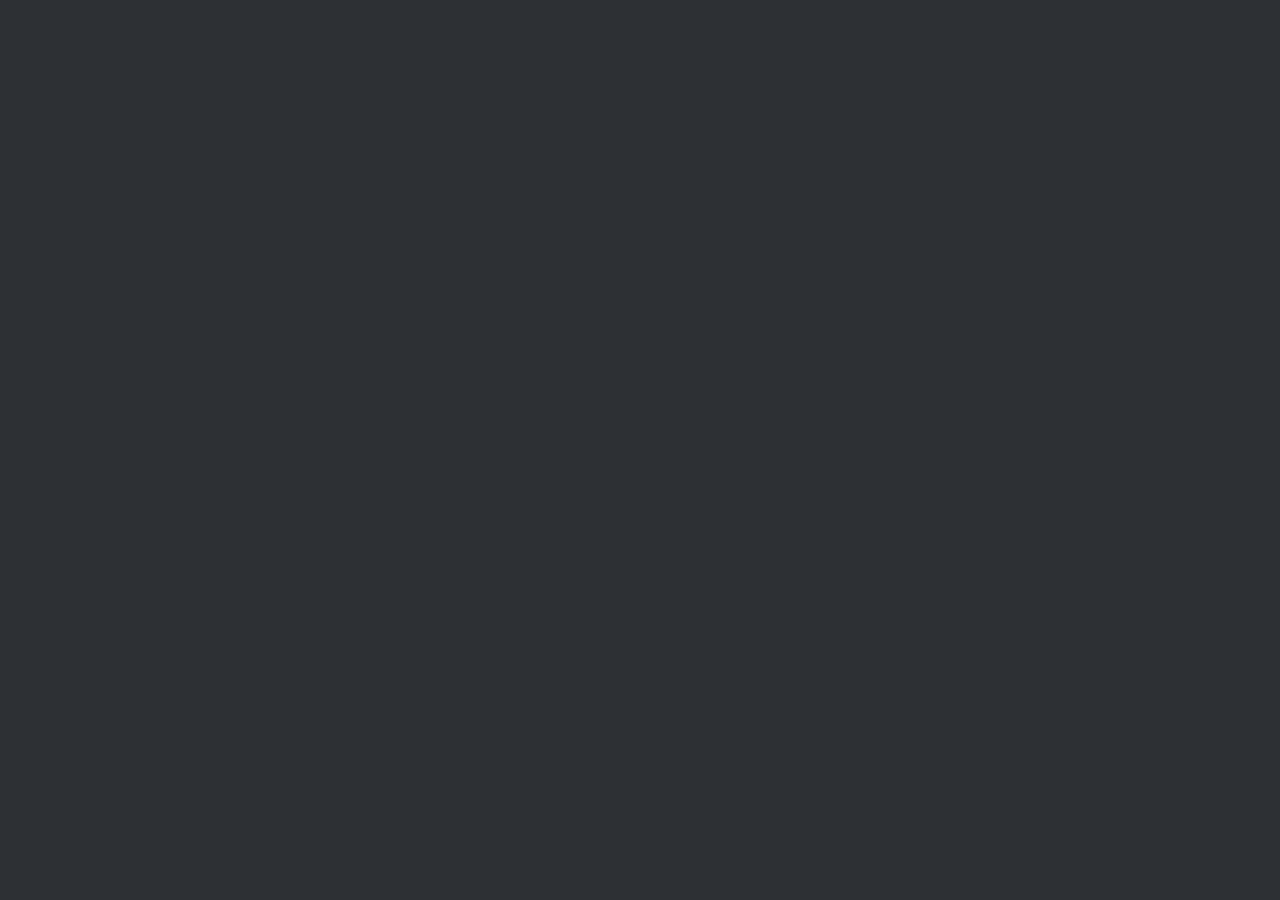
==== index.html @ e1676727 "Add files via upload" ====
<!DOCTYPE html>
<html>
<head>
    <meta charset="UTF-8">
	<title>MIDNIGHT MONSTERS</title>
	<meta name="viewport" content="width=device-width, initial-scale=1.0, maximum-scale=1.0, minimum-scale=1.0, user-scalable=no">
	
	<!-- Made with Construct, the game and app creator :: https://www.construct.net -->
	<meta name="generator" content="Scirra Construct">

	<meta name="author" content="thalissa sulino.">

	<link rel="manifest" href="appmanifest.json">
	<link rel="apple-touch-icon" sizes="128x128" href="icons/icon-128.png">
	<link rel="apple-touch-icon" sizes="256x256" href="icons/icon-256.png">
	<link rel="apple-touch-icon" sizes="512x512" href="icons/icon-512.png">
	<link rel="icon" type="image/png" href="icons/icon-512.png">

	<link rel="stylesheet" href="style.css">



</head> 
 
<body>

	

<script>
if (location.protocol.substr(0, 4) === "file")
{
	alert("Web exports won't work until you upload them. (When running on the file: protocol, browsers block many features from working for security reasons.)");
}
</script>
	
	<noscript>
		<div id="notSupportedWrap">
			<h2 id="notSupportedTitle">This content requires JavaScript</h2>
			<p class="notSupportedMessage">JavaScript appears to be disabled. Please enable it to view this content.</p>
		</div>
	</noscript>
	<script src="scripts/modernjscheck.js"></script>
	<script src="scripts/supportcheck.js"></script>
	<script src="scripts/offlineclient.js" type="module"></script>
	<script src="scripts/main.js" type="module"></script>
	<script src="scripts/register-sw.js" type="module"></script>

</body> 
</html>
---- style.css ----
html, body {
	padding: 0;
	margin: 0;
	overflow: hidden;
	height: 100%;
}

body {
	background: #2d3034;
	color: white;
}

input[type="file"] {
	color: black;
}

/* for scaling checkboxes according to the font size */
.c3-auto-size-checkbox {
	font-size: 1em;
	width: 1em;
	height: 1em;
	vertical-align: bottom;
	margin: 0.1em 0.25em;
}

html, body, canvas {
	touch-action-delay: none;
	touch-action: none;
}

canvas, .c3htmlwrap {
	position: absolute;
}

.c3htmlwrap {
	contain: strict;
}

.c3overlay {
	pointer-events: none;
}

.c3htmlwrap[interactive] > * {
	pointer-events: auto;
}

/* HACK - work around elements being selectable only in iOS WKWebView for some reason */
html[ioswebview] .c3htmlwrap,
html[ioswebview] canvas {
	-webkit-user-select: none;
	user-select: none;
}

html[ioswebview] .c3htmlwrap > * {
	-webkit-user-select: auto;
	user-select: auto;
}

#notSupportedWrap {
	margin: 2em auto 1em auto;
	width: 75%;
	max-width: 45em;
	border: 2px solid #aaa;
	border-radius: 1em;
	padding: 2em;
	background-color: #f0f0f0;
	font-family: "Segoe UI", Frutiger, "Frutiger Linotype", "Dejavu Sans", "Helvetica Neue", Arial, sans-serif;
	color: black;
}

#notSupportedTitle {
	font-size: 1.8em;
}

.notSupportedMessage {
	font-size: 1.2em;
}

.notSupportedMessage em {
	color: #888;
}

/* bbcode styles */
.bbCodeH1 {
	font-size: 2em;
	font-weight: bold;
}

.bbCodeH2 {
	font-size: 1.5em;
	font-weight: bold;
}

.bbCodeH3 {
	font-size: 1.25em;
	font-weight: bold;
}

.bbCodeH4 {
	font-size: 1.1em;
	font-weight: bold;
}

.bbCodeItem::before {
	content: " • ";
}

/* For text icons converted to HTML: size the height to the line height
   preserving the aspect ratio. Also add position: relative as that allows
   just adding a 'top' style for the iconoffsety style. */
.c3-text-icon {
	height: 1em;
	width: auto;
	position: relative;
}

/* screen reader text */
.c3-screen-reader-text {
	position: absolute;
	width: 1px;
    height: 1px;
    overflow: hidden;
    clip: rect(1px, 1px, 1px, 1px);
}
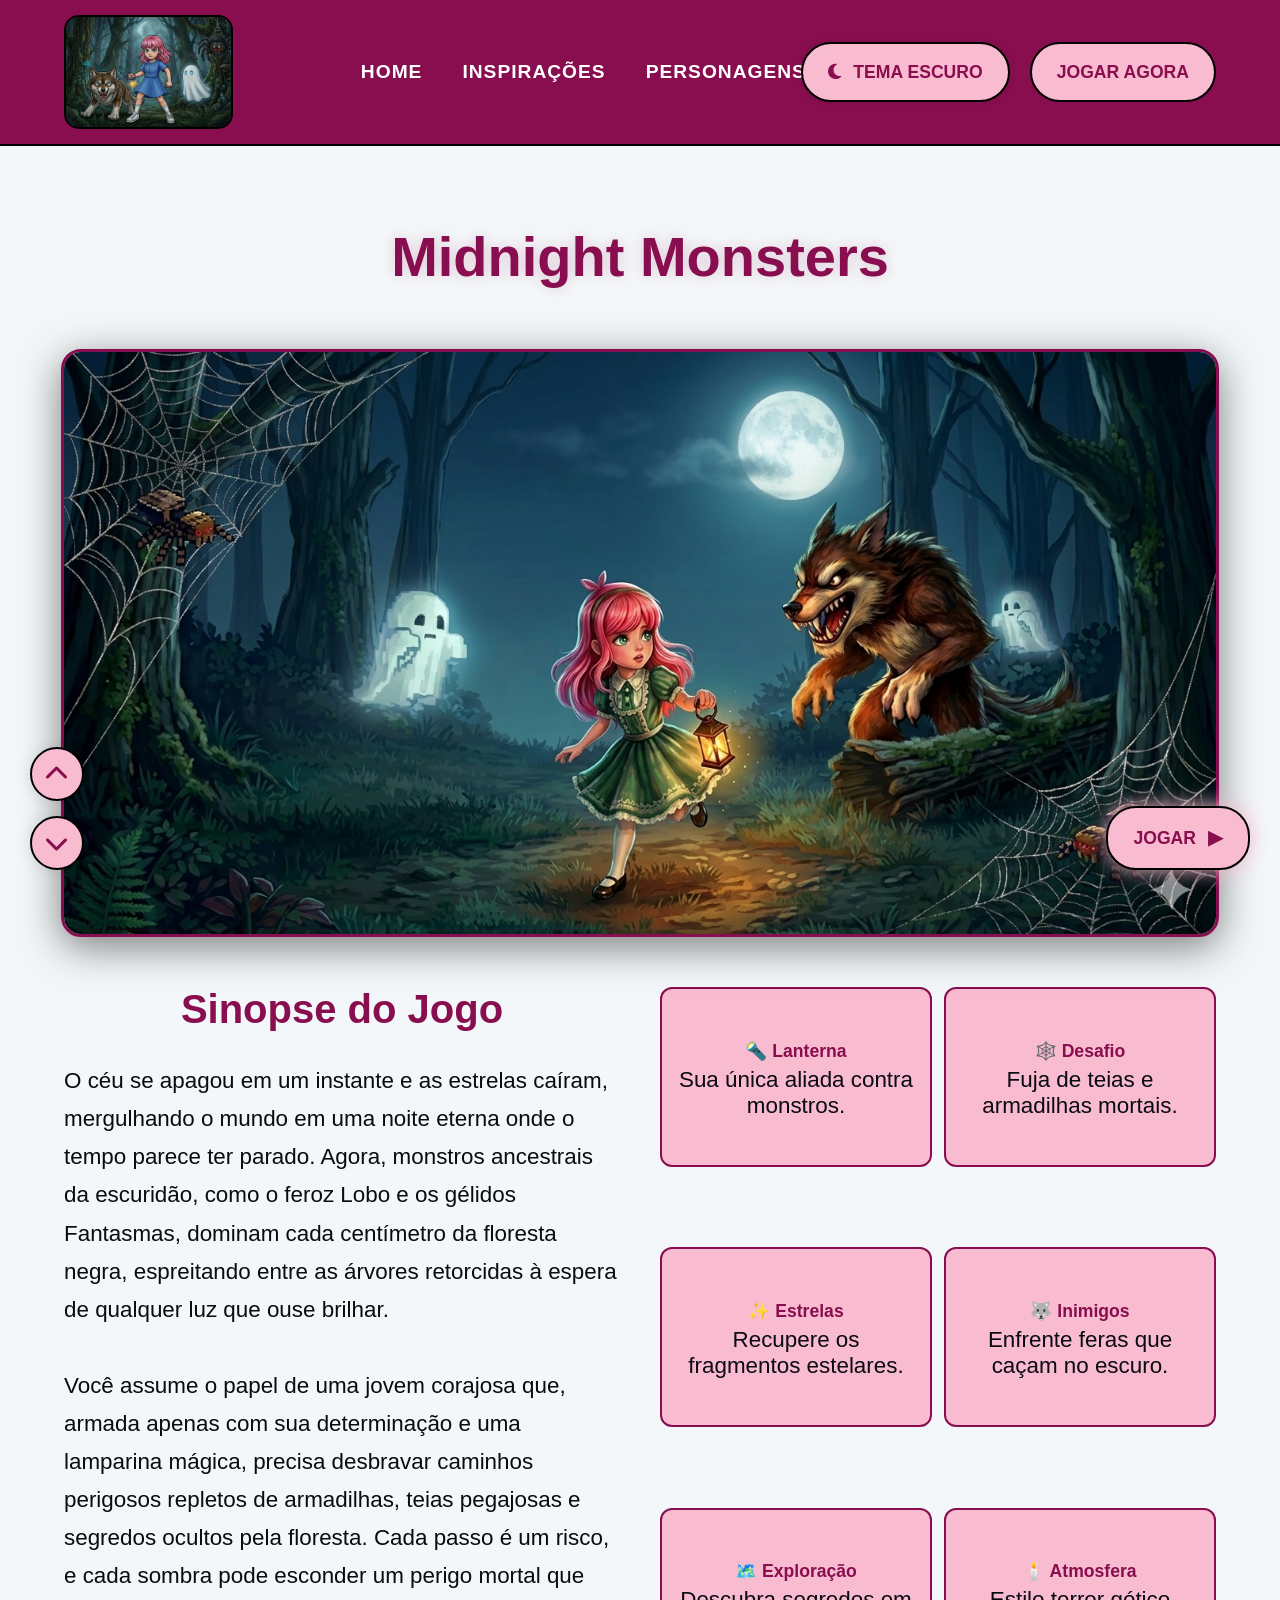
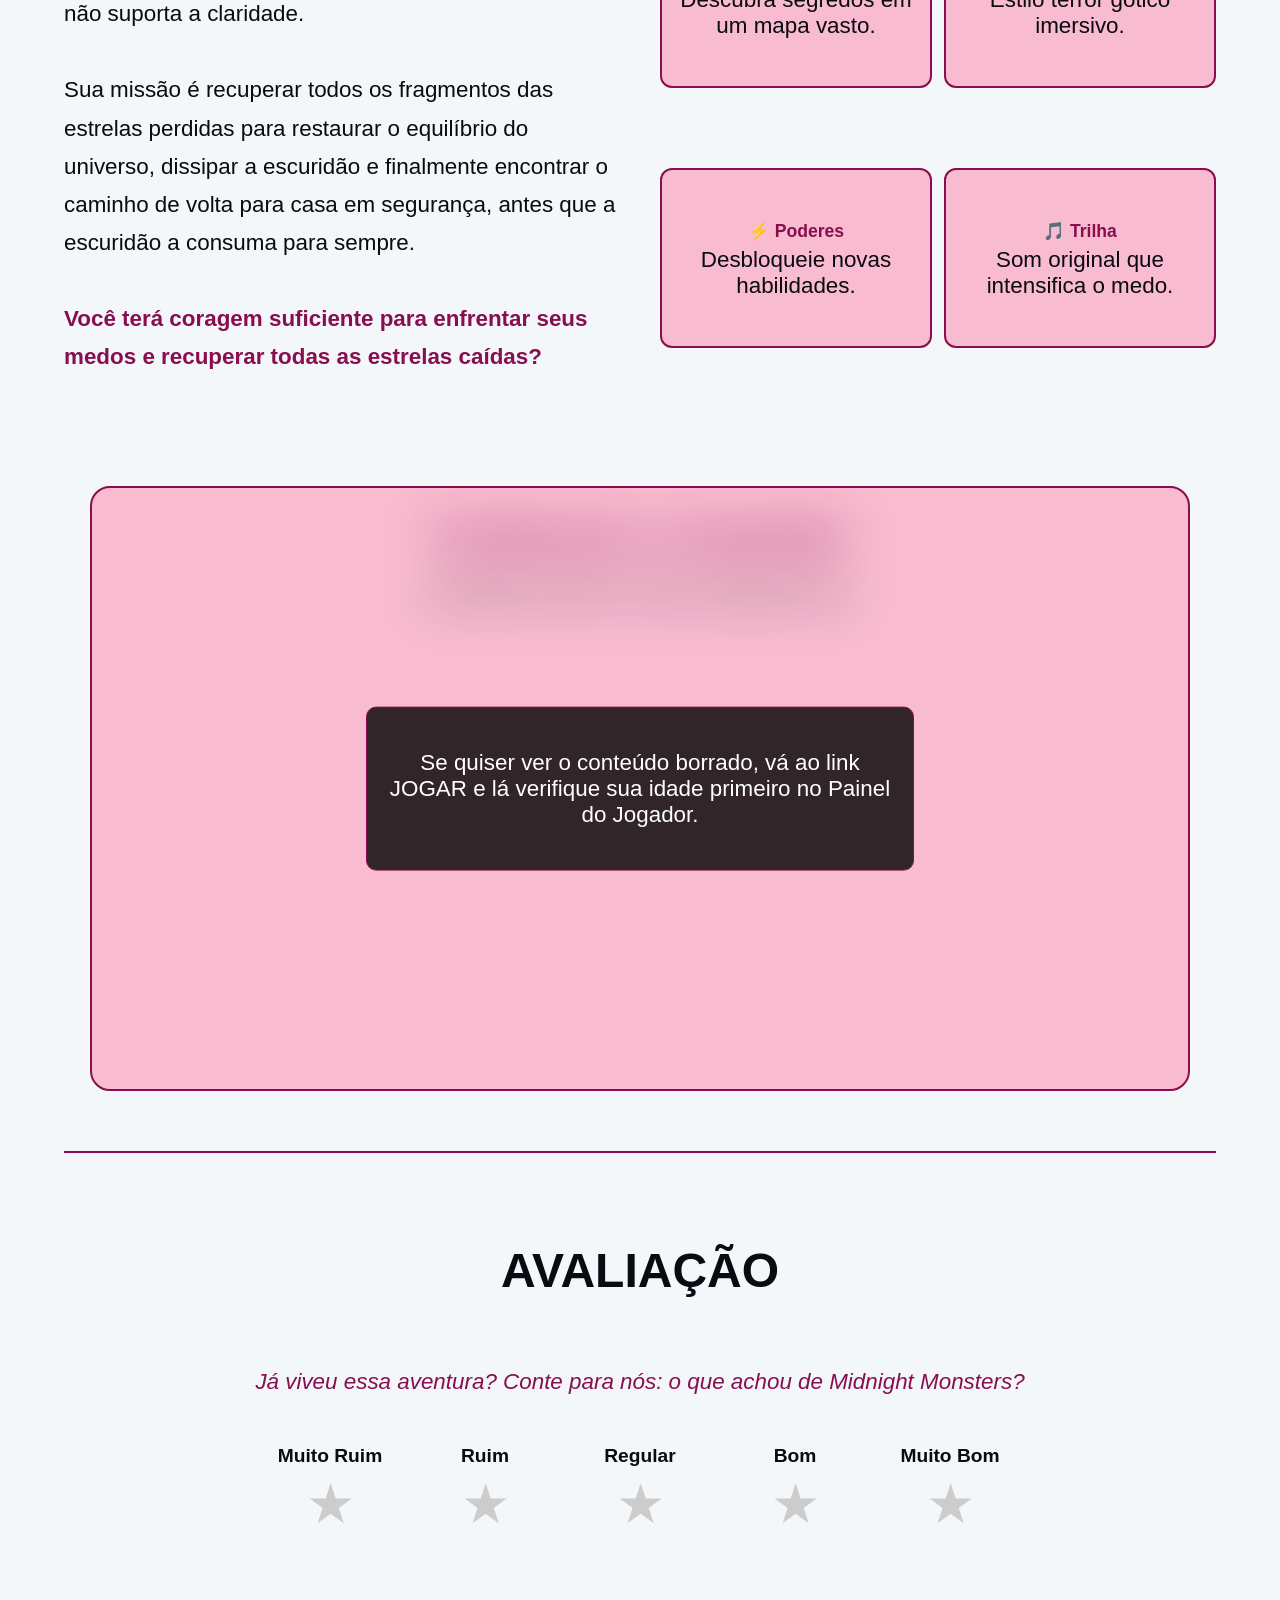
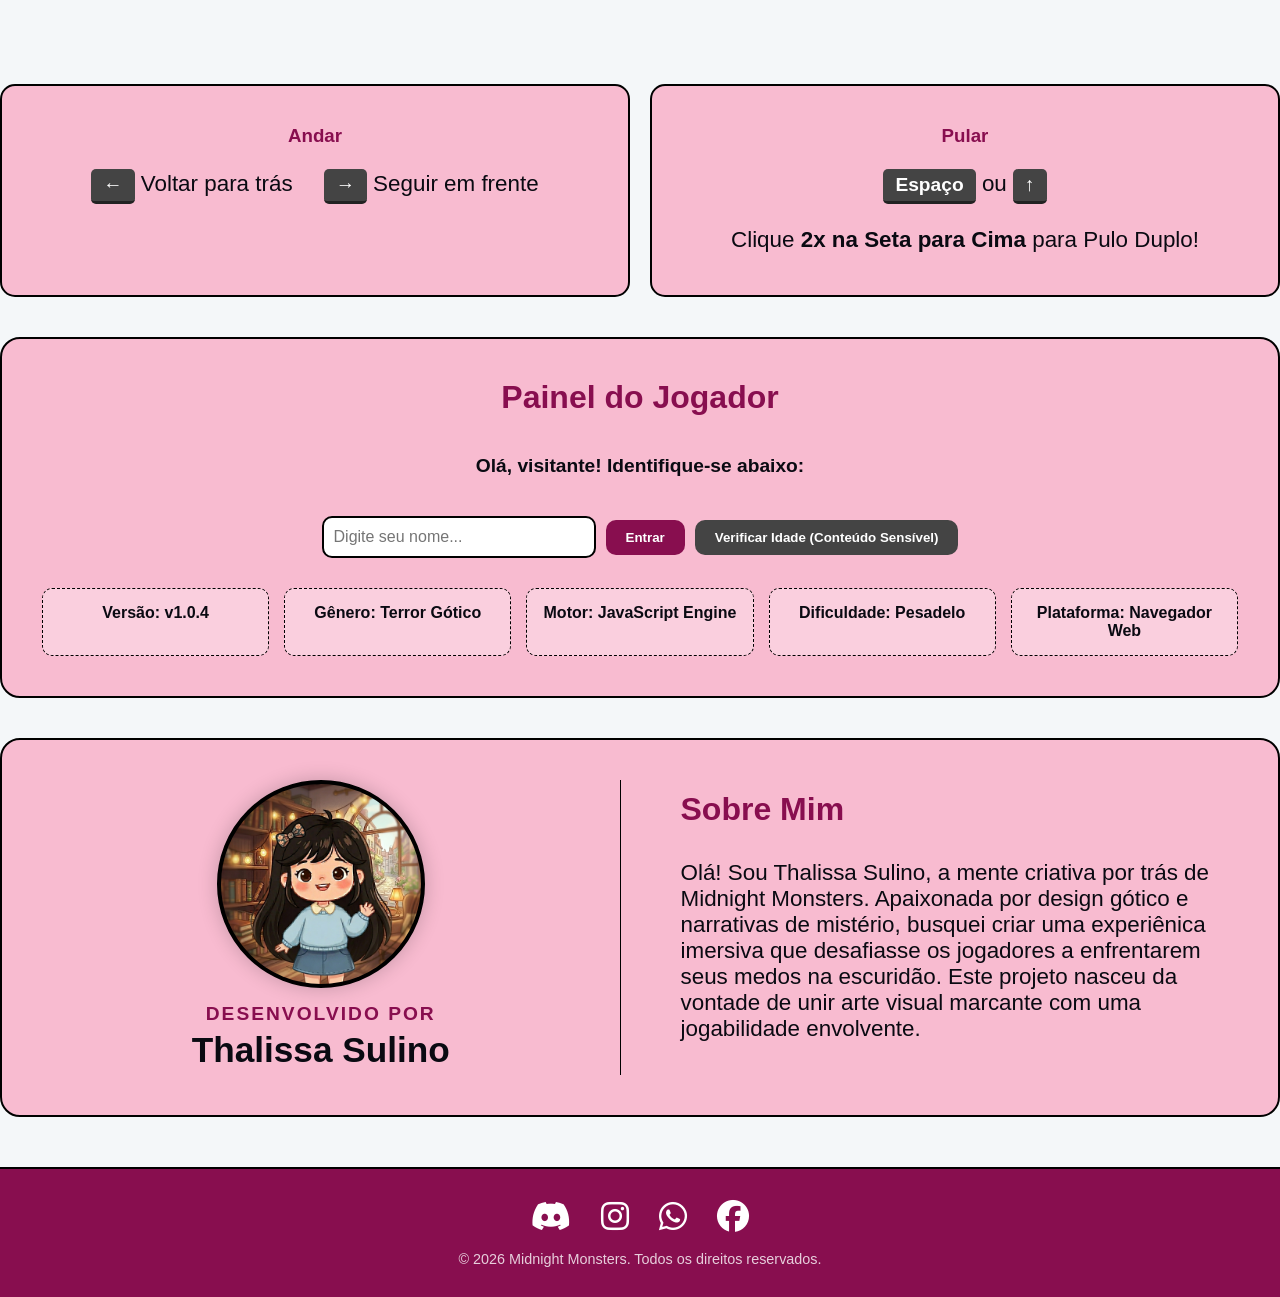
==== commit 3a90a1c9: "Add files via upload" ====
--- a/index.html
+++ b/index.html
@@ -1,49 +1,1008 @@
-<!DOCTYPE html>
-<html>
-<head>
-    <meta charset="UTF-8">
-	<title>MIDNIGHT MONSTERS</title>
-	<meta name="viewport" content="width=device-width, initial-scale=1.0, maximum-scale=1.0, minimum-scale=1.0, user-scalable=no">
-	
-	<!-- Made with Construct, the game and app creator :: https://www.construct.net -->
-	<meta name="generator" content="Scirra Construct">
-
-	<meta name="author" content="thalissa sulino.">
-
-	<link rel="manifest" href="appmanifest.json">
-	<link rel="apple-touch-icon" sizes="128x128" href="icons/icon-128.png">
-	<link rel="apple-touch-icon" sizes="256x256" href="icons/icon-256.png">
-	<link rel="apple-touch-icon" sizes="512x512" href="icons/icon-512.png">
-	<link rel="icon" type="image/png" href="icons/icon-512.png">
-
-	<link rel="stylesheet" href="style.css">
-
-
-
-</head> 
- 
-<body>
-
-	
+<!DOCTYPE html>
+<html lang="pt">
+<head>
+<meta charset="UTF-8">
+<meta name="viewport" content="width=device-width, initial-scale=1.0">
+<title>Midnight Monster - Oficial</title>
+<link rel="stylesheet" href="https://cdnjs.cloudflare.com/ajax/libs/font-awesome/6.5.1/css/all.min.css">
+<style>
+/* CONFIGURACOES GERAIS */
+:root {
+/* Cores do Modo Claro */
+--detalhe-principal: #880e4f; 
+--detalhe-brilho: #ad1457;    
+--bg-header-footer: #880e4f; 
+--bg-site: #f4f7f9;          
+--texto-site: #0a0a12;
+--roxo: #8a2be2; 
+--cor-borda: #000000; 
+/* COR DOS CARDS AJUSTADA PARA UM ROSA UM POUCO MAIS ESCURO */
+--bg-card-claro: #f8bbd0; 
+}
+
+/* Classe que será ativada pelo botão (Mantém o original Dark Mode) */
+body.dark-mode {
+--bg-site: #0a0a12;
+--texto-site: #ffffff;
+--detalhe-principal: #8a2be2; 
+--detalhe-brilho: #a04ef6;    
+--bg-header-footer: #1a1a2e;  
+--cor-borda: #8a2be2; 
+}
+
+body {
+background-color: var(--bg-site);
+color: var(--texto-site);
+font-family: 'Segoe UI', Tahoma, Geneva, Verdana, sans-serif;
+margin: 0;
+padding: 0;
+scroll-behavior: smooth;
+overflow-x: hidden;
+transition: background-color 0.5s, color 0.5s; 
+}
+
+/* CABEÇALHO AJUSTADO PARA CENTRALIZAR LINKS */
+header {
+background: var(--bg-header-footer);
+padding: 15px 5%;
+position: sticky;
+top: 0;
+z-index: 100;
+border-bottom: 2px solid var(--cor-borda); 
+display: flex;
+justify-content: space-between;
+align-items: center;
+min-height: 100px; 
+transition: background 0.5s;
+}
+
+.logo-area {
+    z-index: 2;
+}
+
+.logo-area img {
+height: 110px; 
+width: auto;
+display: block;
+border-radius: 15px; 
+border: 2px solid var(--cor-borda); 
+}
+
+nav {
+    display: flex;
+    gap: 40px;
+    position: absolute; /* Centralização absoluta em relação ao header */
+    left: 50%;
+    transform: translateX(-50%);
+}
+
+nav a {
+color: white; 
+text-decoration: none;
+font-weight: bold;
+cursor: pointer;
+transition: 0.3s;
+font-size: 1.2rem; 
+letter-spacing: 1px;
+white-space: nowrap;
+}
+
+body.dark-mode nav a { color: white; }
+
+nav a:hover { color: var(--detalhe-brilho); }
+
+.header-actions {
+    display: flex;
+    align-items: center;
+    gap: 20px;
+    z-index: 2;
+}
+
+.theme-toggle {
+    background: var(--bg-card-claro); 
+    color: var(--detalhe-principal); 
+    border: 2px solid var(--cor-borda); 
+    padding: 0 25px; 
+    height: 60px;    
+    border-radius: 30px; 
+    cursor: pointer;
+    display: flex;
+    justify-content: center;
+    align-items: center;
+    font-size: 1.1rem; 
+    font-weight: bold;
+    transition: 0.3s;
+    box-shadow: 0 0 10px rgba(0,0,0,0.1);
+    gap: 12px;
+}
+body.dark-mode .theme-toggle { color: white; border-color: var(--cor-borda); background: var(--detalhe-principal); }
+
+.theme-toggle:hover { transform: scale(1.05); background: white; }
+
+.btn-header-play {
+    background: var(--bg-card-claro); 
+    color: var(--detalhe-principal); 
+    padding: 0 25px;
+    height: 60px; 
+    border-radius: 30px;
+    display: flex;
+    justify-content: center;
+    align-items: center;
+    text-decoration: none;
+    font-size: 1.1rem;
+    font-weight: bold;
+    border: 2px solid var(--cor-borda); 
+    cursor: pointer;
+    transition: 0.3s;
+}
+body.dark-mode .btn-header-play { color: white; border-color: var(--cor-borda); background: var(--detalhe-principal); }
+
+.btn-header-play:hover {
+    background: #f0f0f0;
+    box-shadow: 0 0 20px white;
+}
+
+/* FLOATING & SCROLL */
+.floating-play {
+    position: fixed;
+    bottom: 30px;
+    right: 30px;
+    background: var(--bg-card-claro); 
+    color: var(--detalhe-principal); 
+    padding: 0 25px;
+    height: 60px;
+    border-radius: 30px;
+    display: flex;
+    justify-content: center;
+    align-items: center; 
+    gap: 12px;
+    text-decoration: none;
+    font-size: 1.1rem;
+    font-weight: bold;
+    box-shadow: 0 0 20px var(--bg-card-claro);
+    border: 2px solid var(--cor-borda); 
+    cursor: pointer;
+    z-index: 1000;
+    transition: 0.3s;
+}
+
+body.dark-mode .floating-play { 
+    color: white; 
+    border: 2px solid #000000; 
+    background: var(--detalhe-principal); 
+}
+
+.floating-play span {
+    font-size: 1.2rem; 
+    display: flex;
+    align-items: center;
+    line-height: 1;
+}
+
+.floating-play:hover {
+    transform: scale(1.1);
+    background: var(--detalhe-brilho);
+    box-shadow: 0 0 30px var(--detalhe-brilho);
+    color: white;
+}
+
+.side-scroll-controls {
+    position: fixed;
+    left: 30px;
+    bottom: 30px;
+    display: flex;
+    flex-direction: column;
+    gap: 15px;
+    z-index: 1000;
+}
+
+.scroll-btn {
+    background: var(--bg-card-claro); 
+    color: var(--detalhe-principal); 
+    border: 2px solid var(--cor-borda);
+    width: 50px;
+    height: 50px;
+    border-radius: 50%;
+    display: flex;
+    justify-content: center;
+    align-items: center;
+    font-size: 1.5rem;
+    cursor: pointer;
+    transition: 0.3s;
+    box-shadow: 0 0 15px rgba(0,0,0,0.1);
+}
+
+.scroll-btn:hover {
+    background: white;
+    color: var(--detalhe-principal); 
+    transform: scale(1.1);
+}
+body.dark-mode .scroll-btn { background: var(--bg-header-footer); color: white; }
+body.dark-mode .scroll-btn:hover { color: white; background: var(--detalhe-principal); }
+
+/* HERO E CONTEÚDO */
+.hero {
+display: flex;
+flex-direction: column;
+align-items: center;
+width: 100%;
+max-width: 90%; 
+margin: 0 auto; 
+padding-top: 50px; 
+box-sizing: border-box;
+}
+
+.box-img {
+    position: relative;
+    width: 100%;
+    display: flex;
+    flex-direction: column;
+    align-items: center;
+}
+
+.box-img img {
+width: 100%; 
+height: auto; 
+max-height: 750px; 
+object-fit: cover; 
+border-radius: 20px;
+border: 3px solid var(--detalhe-principal);
+box-shadow: 0 10px 40px rgba(0,0,0,0.5);
+}
+
+.content-row {
+    display: flex;
+    gap: 40px;
+    max-width: 90%; 
+    margin: 50px auto;
+    padding: 0;
+    align-items: stretch;
+}
+
+.hero-text {
+    flex: 1;
+    text-align: left;
+}
+
+.hero-text h2 {
+    font-size: 2.5rem;
+    margin-top: 0;
+    color: var(--detalhe-principal); 
+    transition: 0.3s;
+    cursor: default;
+}
+.hero-text h2:hover { color: var(--detalhe-brilho); }
+
+.page h2 {
+    font-size: 2.5rem; 
+    color: var(--detalhe-principal);
+    text-align: center;
+    margin-bottom: 30px;
+}
+
+.hero-text p {
+    font-size: 1.4rem; 
+    line-height: 1.7;
+    color: var(--texto-site); 
+    cursor: default;
+    margin-bottom: 40px; 
+}
+
+.hero-text strong {
+    display: block; 
+    color: var(--detalhe-principal);
+    transition: 0.3s;
+    cursor: default;
+}
+
+.features-container {
+    flex: 1;
+    display: grid;
+    grid-template-columns: repeat(2, 1fr);
+    gap: 12px;
+}
+
+.feature-card {
+    background: var(--bg-card-claro); 
+    border: 2px solid var(--bg-header-footer); 
+    border-radius: 12px;
+    padding: 15px; 
+    text-align: center;
+    transition: 0.3s;
+    display: flex;
+    flex-direction: column;
+    justify-content: center;
+    height: 180px; 
+    box-sizing: border-box;
+}
+
+.feature-card h4 {
+    color: var(--detalhe-principal); 
+    margin: 5px 0;
+    font-size: 1.1rem;
+}
+
+.feature-card p {
+    font-size: 1.4rem; 
+    color: var(--texto-site); 
+    margin: 0;
+}
+
+body.dark-mode .feature-card {
+    background: var(--bg-header-footer);
+    border: 1px solid var(--cor-borda);
+}
+
+body.dark-mode .feature-card h4 { color: var(--roxo); }
+body.dark-mode .feature-card p { color: white; }
+
+/* AVALIAÇÃO */
+.rating-title { 
+    text-align: center;
+    font-size: 3rem; 
+    color: var(--texto-site);
+    margin-top: 50px;
+}
+
+.rating-subtitle {
+    text-align: center;
+    font-size: 1.4rem; 
+    color: var(--detalhe-principal);
+    font-style: italic;
+    transition: 0.3s;
+    cursor: pointer;
+    margin-bottom: 20px;
+}
+
+.star {
+    font-size: 55px;
+    color: #ccc; 
+    cursor: pointer;
+    transition: 0.2s;
+}
+.star.gold { color: gold; text-shadow: 0 0 15px gold; }
+
+/* CONFIGURAÇÃO DAS PÁGINAS */
+.page {
+display: none;
+padding: 40px 0px;
+animation: fadeIn 0.5s;
+min-height: calc(100vh - 70px);
+box-sizing: border-box;
+}
+.active {
+display: flex;
+flex-direction: column;
+justify-content: center;
+align-items: center;
+}
+
+@keyframes fadeIn { from { opacity: 0;} to { opacity: 1; } }
+
+.main-title {
+text-align: center;
+font-size: 3.5rem;
+margin-bottom: 10px;
+color: var(--detalhe-principal); 
+text-shadow: 0 0 15px rgba(136, 14, 79, 0.2);
+}
+
+.rating-container {
+display: flex;
+justify-content: center;
+gap: 25px;
+margin: 30px 0;
+flex-wrap: wrap;
+}
+
+.rating-column {
+display: flex;
+flex-direction: column;
+align-items: center;
+gap: 5px;
+width: 130px; 
+}
+
+.rating-label {
+font-size: 1.2rem; 
+font-weight: bold;
+color: var(--texto-site);
+text-align: center;
+}
+
+#rating-msg {
+text-align: center;
+color: var(--detalhe-principal);
+font-weight: bold;
+font-size: 1.2rem;
+}
+
+/* AJUSTE DOS CARDS (PERSONAGENS E INSPIRAÇÕES) */
+.grid-persona {
+display: grid;
+grid-template-columns: repeat(2, 1fr); 
+justify-items: center;
+gap: 25px; /* Aumentado um pouco para espaçamento lateral */
+width: 100%;
+max-width: 1400px; /* Aumentado para os cards poderem abrir mais para os lados */
+margin: 0 auto;
+padding: 0 20px;
+}
+
+.card {
+background: var(--bg-card-claro); 
+padding: 30px; 
+border-radius: 20px;
+border: 2px solid var(--bg-header-footer); 
+text-align: center;
+width: 100%; 
+max-width: 100%; /* Agora ele ocupa o espaço disponível na coluna do grid */
+min-height: 550px; /* Altura mínima consistente para todos */
+transition: 0.3s;
+display: flex;
+flex-direction: column;
+align-items: center;
+justify-content: space-between; /* Mantém os itens distribuídos igualmente */
+overflow: hidden;
+color: var(--texto-site); 
+box-sizing: border-box;
+}
+
+.card-double {
+    width: 100%;
+    max-width: 1100px;
+    grid-column: span 2; 
+    position: relative;
+    min-height: auto; /* Reset para o card de vídeo da home */
+}
+
+.card div strong {
+    font-size: 2rem; 
+    color: var(--detalhe-principal); 
+}
+.card div p {
+    font-size: 1.4rem; 
+}
+
+body.dark-mode .card {
+    background: var(--bg-header-footer);
+    border: 2px solid var(--cor-borda);
+    color: white;
+}
+body.dark-mode .card div strong { color: var(--detalhe-principal); }
+
+.img-persona { 
+    width: 100%; 
+    height: 350px; /* Aumentado para preencher melhor o card maior */
+    object-fit: contain; 
+    margin-top: 10px; 
+    border-radius: 10px;
+}
+
+/* CONTROLES E PAINEL */
+.controls-container {
+    display: flex;
+    justify-content: center;
+    gap: 20px;
+    margin-top: 40px;
+    width: 100%;
+    max-width: 1350px;
+}
+
+.control-item {
+    background: var(--bg-card-claro); 
+    border: 2px solid var(--cor-borda);
+    border-radius: 15px;
+    padding: 20px;
+    flex: 1;
+    text-align: center;
+    color: var(--texto-site); 
+}
+.control-item p { font-size: 1.4rem; }
+
+.control-item h3 {
+    color: var(--detalhe-principal); 
+    margin-bottom: 10px;
+}
+
+.key {
+    display: inline-block;
+    background: #444;
+    color: white; 
+    border-radius: 5px;
+    padding: 5px 12px;
+    border-bottom: 3px solid #222;
+    font-family: 'Segoe UI', sans-serif;
+    font-weight: bold;
+    font-size: 1.2rem;
+}
+
+.creator-section {
+    margin-top: 40px; 
+    display: flex; 
+    flex-direction: row; 
+    align-items: center; 
+    gap: 40px; 
+    background: var(--bg-card-claro); 
+    padding: 40px; 
+    border-radius: 20px; 
+    border: 2px solid var(--cor-borda); 
+    width: 100%; 
+    max-width: 1350px; 
+    box-sizing: border-box;
+    color: var(--texto-site);
+}
+
+.creator-info {
+    flex: 1;
+    display: flex;
+    flex-direction: column;
+    align-items: center;
+    text-align: center;
+    border-right: 1px solid var(--cor-borda); 
+    padding-right: 20px;
+}
+.creator-info p { font-size: 1.2rem; }
+.creator-info h3 { font-size: 2.2rem !important; }
+
+.about-me {
+    flex: 1;
+    padding-left: 20px;
+}
+
+.about-me h3 {
+    color: var(--detalhe-principal); 
+    font-size: 2rem;
+    margin-top: 0;
+}
+.about-me p { font-size: 1.4rem; }
+
+.creator-photo {
+    width: 200px; 
+    height: 200px; 
+    border-radius: 50%; 
+    border: 4px solid var(--cor-borda); 
+    overflow: hidden; 
+    background: #000;
+    box-shadow: 0 0 20px rgba(0, 0, 0, 0.2);
+    margin-bottom: 15px;
+}
+
+.creator-photo img {
+    width: 100%; 
+    height: 100%; 
+    object-fit: cover;
+}
+
+.player-area-card {
+    margin-top: 40px;
+    background: var(--bg-card-claro);
+    padding: 40px;
+    border-radius: 20px;
+    border: 2px solid var(--cor-borda);
+    width: 100%;
+    max-width: 1350px;
+    box-sizing: border-box;
+    color: var(--texto-site);
+    display: flex;
+    flex-direction: column;
+    gap: 20px;
+}
+.player-area-card h3 { color: var(--detalhe-principal); font-size: 2rem; text-align: center; margin: 0; }
+.input-group { display: flex; gap: 10px; justify-content: center; align-items: center; }
+.custom-input { padding: 10px; border-radius: 10px; border: 2px solid var(--cor-borda); font-size: 1rem; width: 250px; }
+.custom-btn { background: var(--detalhe-principal); color: white; border: none; padding: 10px 20px; border-radius: 10px; cursor: pointer; font-weight: bold; transition: 0.3s; }
+.custom-btn:hover { background: var(--detalhe-brilho); }
+.stats-grid { display: grid; grid-template-columns: repeat(auto-fit, minmax(200px, 1fr)); gap: 15px; margin-top: 10px; }
+.stat-item { background: rgba(255,255,255,0.3); padding: 15px; border-radius: 10px; text-align: center; border: 1px dashed var(--cor-borda); }
+
+body.dark-mode .creator-section, 
+body.dark-mode .control-item, 
+body.dark-mode .player-area-card {
+    background: var(--bg-header-footer);
+    color: white;
+}
+body.dark-mode .stat-item { background: rgba(0,0,0,0.3); }
+
+/* RODAPÉ */
+footer {
+    background: var(--bg-header-footer); 
+    border-top: 2px solid var(--cor-borda);
+    padding: 30px 0;
+    margin-top: 50px;
+    width: 100%;
+    text-align: center;
+    color: white;
+}
+
+.social-container {
+    display: flex;
+    justify-content: center;
+    gap: 30px;
+    margin-bottom: 15px;
+}
+
+.social-icon {
+    color: white; 
+    font-size: 2rem;
+    transition: 0.3s;
+    text-decoration: none;
+}
+
+.social-icon:hover {
+    color: #ffdce5;
+    transform: scale(1.2);
+}
+
+.copyright {
+    color: white;
+    font-size: 0.9rem;
+    opacity: 0.8;
+}
+
+/* RESPONSIVIDADE */
+@media (max-width: 1000px) {
+    header {
+        flex-direction: column;
+        height: auto;
+        padding: 15px;
+        gap: 15px;
+    }
+    nav {
+        position: relative;
+        left: 0;
+        transform: none;
+        gap: 15px;
+        flex-wrap: wrap;
+        justify-content: center;
+    }
+    nav a { font-size: 0.9rem; }
+    .btn-header-play { height: 45px; padding: 0 15px; font-size: 0.9rem; }
+    .logo-area img { height: 70px; }
+    .main-title { font-size: 2.2rem; }
+    .content-row { flex-direction: column; max-width: 95%; margin: 20px auto; }
+    .hero-text h2 { font-size: 1.8rem; }
+    .hero-text p { font-size: 1.1rem; }
+    .features-container { grid-template-columns: 1fr; }
+    .grid-persona { grid-template-columns: 1fr; }
+    .card { width: 95%; min-height: auto; padding: 20px; }
+    .card-double { width: 95%; grid-column: span 1; }
+    .controls-container { flex-direction: column; align-items: center; }
+    .control-item { width: 95%; }
+    .creator-section { flex-direction: column; max-width: 95%; padding: 20px; margin: 20px auto; }
+    .creator-info { border-right: none; border-bottom: 1px solid var(--cor-borda); padding-right: 0; padding-bottom: 20px; }
+    .floating-play { bottom: 15px; right: 15px; height: 50px; font-size: 0.9rem; padding: 0 15px; }
+    .side-scroll-controls { left: 10px; bottom: 15px; }
+    .scroll-btn { width: 40px; height: 40px; font-size: 1.1rem; }
+    .header-actions { flex-direction: row; gap: 10px; }
+    .theme-toggle { height: 45px; font-size: 0.8rem; padding: 0 10px; }
+}
+</style>
+</head>
+<body onload="initSystem()"> 
+
+<header>
+<div class="logo-area"><img src="Garota e criaturas sobrenaturais na floresta.png" alt="Logo"></div>
+<nav>
+<a onclick="showPage('home')">HOME</a>
+<a onclick="showPage('inspiracoes')">INSPIRAÇÕES</a>
+<a onclick="showPage('persona')">PERSONAGENS</a>
+<a onclick="showPage('jogar')">JOGAR</a>
+</nav>
+
+<div class="header-actions">
+    <button id="theme-btn" class="theme-toggle" onclick="toggleTheme()" title="Trocar Tema">
+        <i id="theme-icon" class="fas fa-moon"></i>
+        <span id="theme-text">TEMA ESCURO</span>
+    </button>
+    <button class="btn-header-play" onclick="showPage('jogar')">JOGAR AGORA</button>
+</div>
+</header>
+
+<div class="side-scroll-controls">
+    <div class="scroll-btn" title="Ir para o Topo" onclick="window.scrollTo(0,0)"><i class="fas fa-chevron-up"></i></div>
+    <div class="scroll-btn" title="Ir para o Final" onclick="window.scrollTo(0, document.body.scrollHeight)"><i class="fas fa-chevron-down"></i></div>
+</div>
+
+<div class="floating-play" title="Jogar Agora" onclick="showPage('jogar')">JOGAR <span>▶</span></div>
+
+<div id="home" class="page active">
+    <h1 class="main-title">Midnight Monsters</h1>
+    
+    <div class="hero">
+        <div class="box-img">
+            <img src="Capinha do jogo.png" alt="Capa">
+        </div>
+    </div>
+
+    <div class="content-row">
+        <div class="hero-text">
+            <h2>Sinopse do Jogo</h2>
+            <p>
+                O céu se apagou em um instante e as estrelas caíram, mergulhando o mundo em uma noite eterna onde o tempo parece ter parado. Agora, monstros ancestrais da escuridão, como o feroz Lobo e os gélidos Fantasmas, dominam cada centímetro da floresta negra, espreitando entre as árvores retorcidas à espera de qualquer luz que ouse brilhar.
+                <br><br>
+                Você assume o papel de uma jovem corajosa que, armada apenas com sua determinação e uma lamparina mágica, precisa desbravar caminhos perigosos repletos de armadilhas, teias pegajosas e segredos ocultos pela floresta. Cada passo é um risco, e cada sombra pode esconder um perigo mortal que não suporta a claridade.
+                <br><br>
+                Sua missão é recuperar todos os fragmentos das estrelas perdidas para restaurar o equilíbrio do universo, dissipar a escuridão e finalmente encontrar o caminho de volta para casa em segurança, antes que a escuridão a consuma para sempre.
+                <br><br>
+                <strong>Você terá coragem suficiente para enfrentar seus medos e recuperar todas as estrelas caídas?</strong>
+            </p>
+        </div>
+
+        <div class="features-container">
+            <div class="feature-card"><h4>🔦 Lanterna</h4><p>Sua única aliada contra monstros.</p></div>
+            <div class="feature-card"><h4>🕸️ Desafio</h4><p>Fuja de teias e armadilhas mortais.</p></div>
+            <div class="feature-card"><h4>✨ Estrelas</h4><p>Recupere os fragmentos estelares.</p></div>
+            <div class="feature-card"><h4>🐺 Inimigos</h4><p>Enfrente feras que caçam no escuro.</p></div>
+            <div class="feature-card"><h4>🗺️ Exploração</h4><p>Descubra segredos em um mapa vasto.</p></div>
+            <div class="feature-card"><h4>🕯️ Atmosfera</h4><p>Estilo terror gótico imersivo.</p></div>
+            <div class="feature-card"><h4>⚡ Poderes</h4><p>Desbloqueie novas habilidades.</p></div>
+            <div class="feature-card"><h4>🎵 Trilha</h4><p>Som original que intensifica o medo.</p></div>
+        </div>
+    </div>
+
+    <div class="card card-double" id="sensitive-card" style="margin: 20px auto;">
+        <div id="sensitive-content" style="filter: blur(25px); transition: 0.5s; width: 100%; text-align: center;">
+            <div><strong>Os Monstros e a Garotinha</strong><p>Conteúdo sensível: Cena de captura feroz.</p></div>
+            
+            <video autoplay loop muted playsinline style="width: 80%; border-radius: 15px; margin-top: 15px;">
+                <source src="Gifmonstros.mp4" type="video/mp4">
+                Seu navegador não suporta vídeos.
+            </video>
+
+        </div>
+        <div id="age-alert" style="position: absolute; top: 50%; left: 50%; transform: translate(-50%, -50%); z-index: 10; background: rgba(0,0,0,0.8); color: white; padding: 20px; border-radius: 10px; border: 1px solid var(--detalhe-principal);">
+            <p>Se quiser ver o conteúdo borrado, vá ao link JOGAR e lá verifique sua idade primeiro no Painel do Jogador.</p>
+        </div>
+    </div>
+
+    <hr style="margin: 40px 0; border: 0; border-top: 2px solid var(--detalhe-principal); width: 90%;">
+
+    <h3 class="rating-title">AVALIAÇÃO</h3>
+    <p class="rating-subtitle">Já viveu essa aventura? Conte para nós: o que achou de Midnight Monsters?</p>
+
+    <div class="rating-container">
+        <div class="rating-column"><span class="rating-label">Muito Ruim</span><span class="star" onclick="setRating(1)">★</span></div>
+        <div class="rating-column"><span class="rating-label">Ruim</span><span class="star" onclick="setRating(2)">★</span></div>
+        <div class="rating-column"><span class="rating-label">Regular</span><span class="star" onclick="setRating(3)">★</span></div>
+        <div class="rating-column"><span class="rating-label">Bom</span><span class="star" onclick="setRating(4)">★</span></div>
+        <div class="rating-column"><span class="rating-label">Muito Bom</span><span class="star" onclick="setRating(5)">★</span></div>
+    </div>
+    <p id="rating-msg"></p>
+</div>
+
+<div id="persona" class="page">
+    <h2>Personagens</h2>
+    <div id="persona-grid" class="grid-persona">
+        <div class="card">
+            <div><strong>Player</strong><p>Nossa corajosa protagonista que usa sua lamparina para espantar a escuridão e coletar as estrelas perdidas para vencer.</p></div>
+            <img src="player-parada-000.png" alt="Player" class="img-persona">
+        </div>
+        
+        <div class="card">
+            <div><strong>Lobo</strong><p>Um predador voraz que patrulha a floresta. Ele é rápido e atacará assim que a protagonista estiver ao seu alcançe.</p></div>
+            <img src="Lobo.png" alt="Lobo" class="img-persona">
+        </div>
+
+        <div class="card">
+            <div><strong>Fantasmas</strong><p>Seres assombrosos que flutuam silenciosamente. Eles drenam a energia se a protagonista estiver ao seu alcançe.</p></div>
+            <img src="fantasmas.png" alt="Fantasma" class="img-persona">
+        </div>
+
+        <div class="card">
+            <div><strong>Aranha e suas Teias</strong><p>Fica escondida esperando o momento certo para atacar. Suas teias envenenam a Protagonista se ela nao se desviar a tempo.</p></div>
+            <img src="aranhaesuasteias.png" alt="Aranha" class="img-persona">
+        </div>
+    </div>
+</div>
+
+<div id="inspiracoes" class="page">
+    <h2>Inspirações</h2>
+    <div class="grid-persona">
+        <div class="card">
+            <div><strong>Persona Emilly</strong><p>A persona foi inspirada na Moonkase, trazendo uma personalidade carismática para a nossa heroína.</p></div>
+            <img src="Emilly1.jpg" alt="Moonkase" class="img-persona">
+        </div>
+        <div class="card">
+            <div><strong>Cenário Do Jogo</strong><p>O cenário foi Baseado no terror clássico, com florestas densas e névoa constante.</p></div>
+            <img src="cenário.png" alt="Cenário" class="img-persona">
+        </div>
+        <div class="card">
+            <div><strong>Personagens</strong><p>O estilo visual foi inspirado em Don't Starve, com traços góticos e detalhados.</p></div>
+            <img src="Garota e criaturas sobrenaturais na floresta.png" alt="Estilo visual" class="img-persona">
+        </div>
+        <div class="card">
+            <div><strong>Enredo</strong><p>O enredo foi inspirado em aventuras em florestas sombrias e misteriosas.</p></div>
+            <img src="personagem na floresta.png" alt="Little Nightmares" class="img-persona">
+        </div>
+    </div>
+</div>
+
+<div id="jogar" class="page">
+    <h2>Jogar</h2>
+    <div style="width: 100%; max-width: 1000px; height: 600px; background: #000; margin: 0 auto; border: 3px solid var(--det)">
+
+        <iframe src="jogo/index.html" width="100%" height="100%" style="border:none;"></iframe>
+    </div>
+</div>
+
+    <div class="controls-container">
+        <div class="control-item">
+            <h3>Andar</h3>
+            <p>
+                <span class="key">←</span> Voltar para trás
+                &nbsp;&nbsp;&nbsp;
+                <span class="key">→</span> Seguir em frente
+            </p>
+        </div>
+        <div class="control-item">
+            <h3>Pular</h3>
+            <p>
+                <span class="key">Espaço</span> ou <span class="key">↑</span>
+            </p>
+            <p>Clique <strong>2x na Seta para Cima</strong> para Pulo Duplo!</p>
+        </div>
+    </div>
+
+    <div class="player-area-card">
+        <h3>Painel do Jogador</h3>
+        <p id="welcome-msg" style="text-align: center; font-weight: bold; font-size: 1.2rem;">Olá, visitante! Identifique-se abaixo:</p>
+        
+        <div class="input-group">
+            <input type="text" id="player-name-input" class="custom-input" placeholder="Digite seu nome...">
+            <button class="custom-btn" onclick="handleGreeting()">Entrar</button>
+            <button class="custom-btn" style="background:#444;" onclick="verifyAge()">Verificar Idade (Conteúdo Sensível)</button>
+        </div>
+
+        <div class="stats-grid">
+            <div class="stat-item"><strong id="stat-version"></strong></div>
+            <div class="stat-item"><strong id="stat-genre"></strong></div>
+            <div class="stat-item"><strong id="stat-engine"></strong></div>
+            <div class="stat-item"><strong id="stat-difficulty"></strong></div>
+            <div class="stat-item"><strong id="stat-platform"></strong></div>
+        </div>
+    </div>
+
+    <div class="creator-section">
+        <div class="creator-info">
+            <div class="creator-photo">
+                <img src="bonequinha1.png" alt="Thalissa Sulino">
+            </div>
+            <div>
+                <p style="margin: 0; color: var(--detalhe-principal); text-transform: uppercase; letter-spacing: 2px; font-weight: bold;">Desenvolvido por</p>
+                <h3 style="margin: 5px 0; font-size: 1.8rem; color: var(--texto-site);">Thalissa Sulino</h3>
+            </div>
+        </div>
+        <div class="about-me">
+            <h3>Sobre Mim</h3>
+            <p>
+                Olá! Sou Thalissa Sulino, a mente criativa por trás de Midnight Monsters. Apaixonada por design gótico e narrativas de mistério, busquei criar uma experiênica imersiva que desafiasse os jogadores a enfrentarem seus medos na escuridão. Este projeto nasceu da vontade de unir arte visual marcante com uma jogabilidade envolvente.
+            </p>
+        </div>
+    </div>
+</div>
+
+<footer>
+    <div class="social-container">
+        <a href="#" class="social-icon"><i class="fab fa-discord"></i></a>
+        <a href="#" class="social-icon"><i class="fab fa-instagram"></i></a>
+        <a href="#" class="social-icon"><i class="fab fa-whatsapp"></i></a>
+        <a href="#" class="social-icon"><i class="fab fa-facebook"></i></a>
+    </div>
+    <div class="copyright">
+        &copy; 2026 Midnight Monsters. Todos os direitos reservados.
+    </div>
+</footer>
 
 <script>
-if (location.protocol.substr(0, 4) === "file")
-{
-	alert("Web exports won't work until you upload them. (When running on the file: protocol, browsers block many features from working for security reasons.)");
-}
-</script>
-	
-	<noscript>
-		<div id="notSupportedWrap">
-			<h2 id="notSupportedTitle">This content requires JavaScript</h2>
-			<p class="notSupportedMessage">JavaScript appears to be disabled. Please enable it to view this content.</p>
-		</div>
-	</noscript>
-	<script src="scripts/modernjscheck.js"></script>
-	<script src="scripts/supportcheck.js"></script>
-	<script src="scripts/offlineclient.js" type="module"></script>
-	<script src="scripts/main.js" type="module"></script>
-	<script src="scripts/register-sw.js" type="module"></script>
-
-</body> 
+// DADOS GLOBAIS
+const GAME_VERSION = "v1.0.4";
+const GAME_GENRE = "Terror Gótico";
+const GAME_ENGINE = "JavaScript Engine";
+const GAME_DIFFICULTY = "Pesadelo";
+const GAME_PLATFORM = "Navegador Web";
+
+function injectStaticData() {
+    document.getElementById('stat-version').innerText = "Versão: " + GAME_VERSION;
+    document.getElementById('stat-genre').innerText = "Gênero: " + GAME_GENRE;
+    document.getElementById('stat-engine').innerText = "Motor: " + GAME_ENGINE;
+    document.getElementById('stat-difficulty').innerText = "Dificuldade: " + GAME_DIFFICULTY;
+    document.getElementById('stat-platform').innerText = "Plataforma: " + GAME_PLATFORM;
+}
+
+function verifyAge() {
+    let idade = prompt("Para visualizar o conteúdo sensível, informe sua idade:");
+    if (idade !== null && !isNaN(idade)) {
+        if (parseInt(idade) >= 18) {
+            alert("Acesso Liberado! Você tem idade suficiente para ver o conteúdo.");
+            document.getElementById('sensitive-content').style.filter = "blur(0px)";
+            document.getElementById('age-alert').style.display = "none";
+            localStorage.setItem('verified_age', 'true');
+        } else {
+            alert("Acesso Negado! Conteúdo borrado por segurança.");
+            document.getElementById('sensitive-content').style.filter = "blur(25px)";
+            document.getElementById('age-alert').style.display = "block";
+        }
+    }
+}
+
+function handleGreeting() {
+    const nome = document.getElementById('player-name-input').value;
+    const msgElement = document.getElementById('welcome-msg');
+    
+    if(nome.trim() !== "") {
+        msgElement.innerText = "Bem-vinda(o) ao painel do Jogador, " + nome + "! Prepare sua lanterna.";
+        msgElement.style.color = "var(--detalhe-brilho)";
+        localStorage.setItem('saved_player_name', nome);
+    } else {
+        alert("Por favor, digite seu nome!");
+    }
+}
+
+function toggleTheme() {
+    const body = document.body;
+    const icon = document.getElementById('theme-icon');
+    const text = document.getElementById('theme-text');
+    body.classList.toggle('dark-mode');
+    
+    if (body.classList.contains('dark-mode')) {
+        icon.className = 'fas fa-sun';
+        text.innerText = "TEMA CLARO";
+        localStorage.setItem('theme', 'dark');
+    } else {
+        icon.className = 'fas fa-moon';
+        text.innerText = "TEMA ESCURO";
+        localStorage.setItem('theme', 'light');
+    }
+}
+
+function showPage(pageId) {
+    document.querySelectorAll('.page').forEach(p => p.classList.remove('active'));
+    document.getElementById(pageId).classList.add('active');
+    window.scrollTo(0,0);
+}
+
+function setRating(n) {
+    localStorage.setItem('voto_midnight', n); 
+    updateStars(n);
+    const msg = n === 1 ? "estrela" : "estrelas";
+    document.getElementById('rating-msg').innerText = "Obrigado por avaliar com " + n + " " + msg + "!";
+}
+
+function updateStars(n) {
+    const stars = document.querySelectorAll('.star');
+    stars.forEach((s, i) => {
+        if (i < n) s.classList.add('gold');
+        else s.classList.remove('gold');
+    });
+}
+
+function initSystem() {
+    injectStaticData();
+    const savedTheme = localStorage.getItem('theme');
+    if (savedTheme === 'dark') {
+        document.body.classList.add('dark-mode');
+        document.getElementById('theme-icon').className = 'fas fa-sun';
+        document.getElementById('theme-text').innerText = "TEMA CLARO";
+    }
+    const savedName = localStorage.getItem('saved_player_name');
+    if(savedName) {
+        document.getElementById('welcome-msg').innerText = "Bem-vinda(o) ao Painel do Jogador, " + savedName + "! Prepare sua lanterna.";
+        document.getElementById('player-name-input').value = savedName;
+    }
+    const isVerified = localStorage.getItem('verified_age');
+    if(isVerified === 'true') {
+        document.getElementById('sensitive-content').style.filter = "blur(0px)";
+        document.getElementById('age-alert').style.display = "none";
+    }
+    const salvo = localStorage.getItem('voto_midnight');
+    if (salvo) {
+        updateStars(parseInt(salvo));
+        const n = parseInt(salvo);
+        const msg = n === 1 ? "estrela" : "estrelas";
+        document.getElementById('rating-msg').innerText = "Obrigado por avaliar com " + n + " " + msg + "!";
+    }
+}
+</script>
+</body>
 </html>
